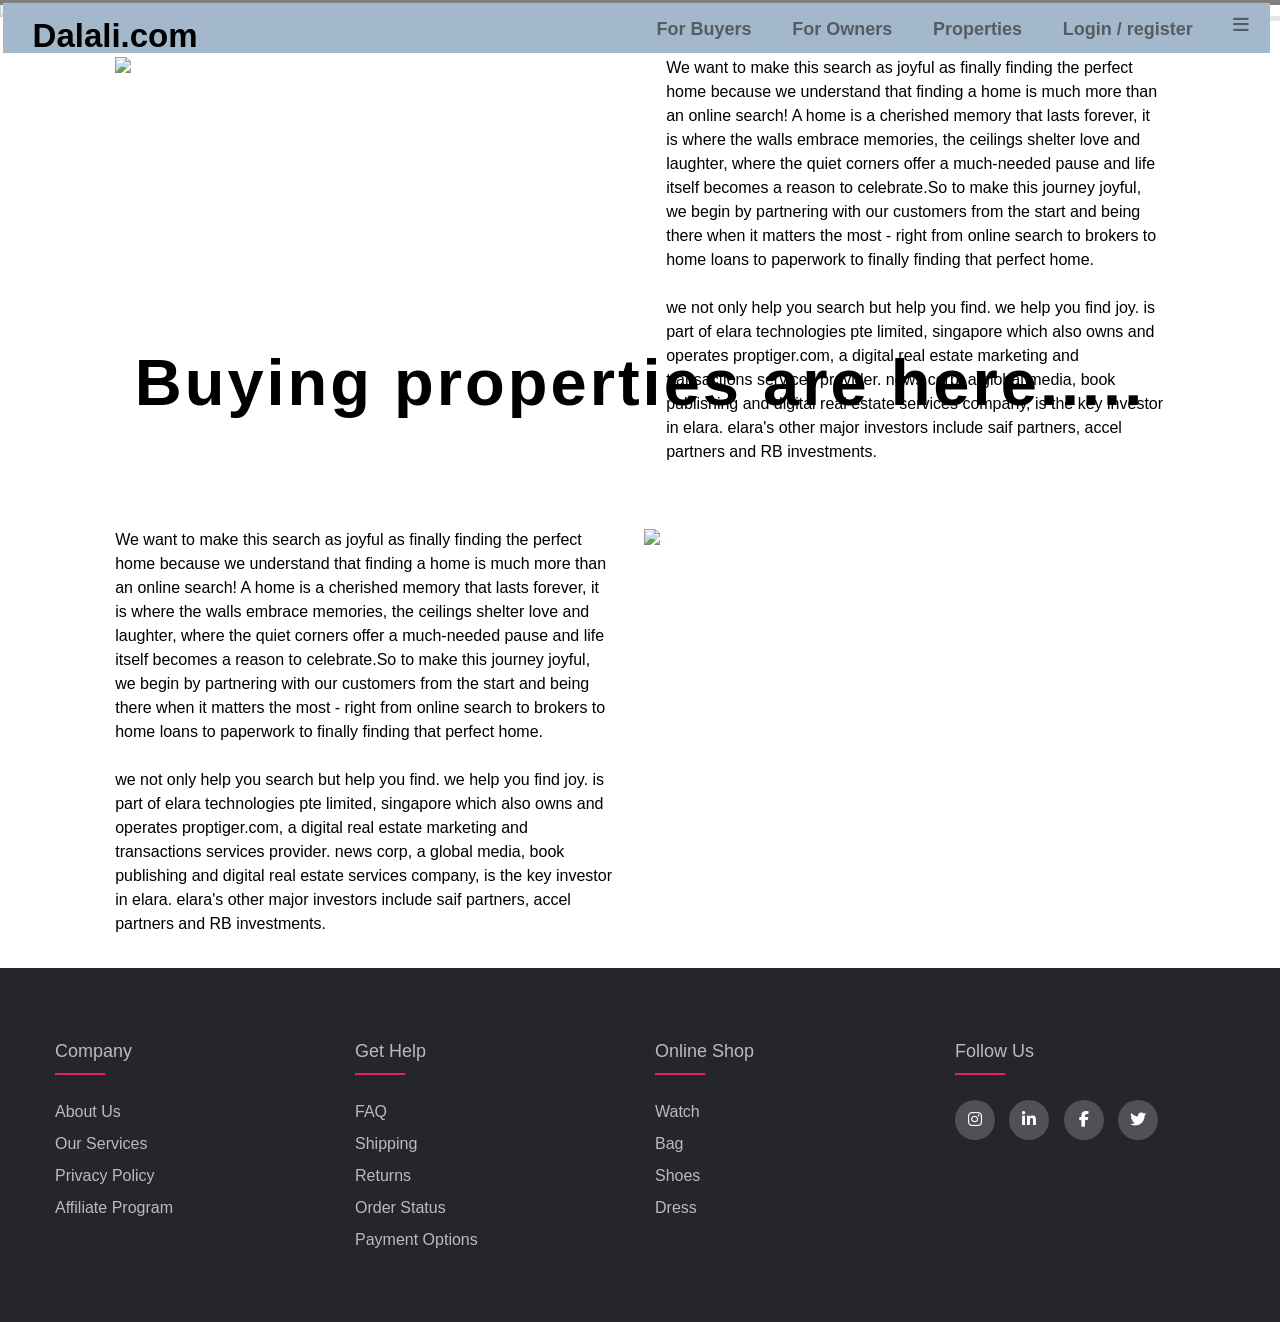
==== Buyers.html @ 4803d844 "Final Changes" ====
<!DOCTYPE html>
<html lang="en">
<head>
    <meta charset="UTF-8">
    <meta http-equiv="X-UA-Compatible" content="IE=edge">
    <meta name="viewport" content="width=device-width, initial-scale=1.0">
    <title>Buyers</title>
    <link rel="stylesheet" href="style.css">
    <link rel="stylesheet" href="https://cdnjs.cloudflare.com/ajax/libs/font-awesome/6.1.1/css/all.min.css">
    <script src="index.js"></script>
</head>
<body>
    <!-- <h1>We are welcome you Buyers.....</h1> -->
    <header>
        <nav class="navbar">
          <a href="idex.html" class="logo" style="opacity: 1;"><h1 class="motion">Dalali.com<span></span></h1></a>
          <div class="menu">
            <a href="Buyers.html">For Buyers </a>
            <a href="Owners.html">For Owners </a>
            <a href="properties.html">Properties</a>
            <a href="login.html">Login / register</a>
            <a href="#" id="menu-bars" class="fas fa-bars"></a>
          </div>
        </nav>
    </header>
    <main>
        <section class="over">
           
            <h2>Buying properties are here.....</h2>
          </section>
    </main>
    <div class="image_buyer">
        <img src="D:\Collage\SGP project\images\img-1.jpg" style="opacity: 0.4;" >
      </div>
      




<section class="buyer_data">
    <div class="buyerall">
        <div class="buye1">
            <img src="D:\Collage\SGP project\images\img-3.jpg">
        </div>
        <div class="databuye1">
            <p>We want to make this search as joyful as finally finding the perfect home because we understand that finding a home is much more than an online search!
                A home is a cherished memory that lasts forever, it is where the walls embrace memories, the ceilings shelter love and laughter, where the quiet corners offer a much-needed pause and life itself becomes a reason to celebrate.So to make this journey joyful, we begin by partnering with our customers from the start and being there when it matters the most - right from online search to brokers to home loans to paperwork to finally finding that perfect home.</p>
                <br>
                <p>we not only help you search but help you find. we help you find joy.
                     is part of elara technologies pte limited, singapore which also owns and operates proptiger.com, a digital real estate marketing and transactions services provider. news corp, a global media, book publishing and digital real estate services company, is the key investor in elara. elara's other major investors include saif partners, accel partners and RB investments.</p>
        </div>
    </div>
</section>


<section class="buyer_data">
    <div class="buyerall">
        <div class="databuye2">
            <p>We want to make this search as joyful as finally finding the perfect home because we understand that finding a home is much more than an online search!
                A home is a cherished memory that lasts forever, it is where the walls embrace memories, the ceilings shelter love and laughter, where the quiet corners offer a much-needed pause and life itself becomes a reason to celebrate.So to make this journey joyful, we begin by partnering with our customers from the start and being there when it matters the most - right from online search to brokers to home loans to paperwork to finally finding that perfect home.</p>
                <br>
                <p>we not only help you search but help you find. we help you find joy.
                     is part of elara technologies pte limited, singapore which also owns and operates proptiger.com, a digital real estate marketing and transactions services provider. news corp, a global media, book publishing and digital real estate services company, is the key investor in elara. elara's other major investors include saif partners, accel partners and RB investments.</p>
        </div>
        <div class="buye2">
            <img src="D:\Collage\SGP project\images\img-2.jpg">
        </div>
    </div>
</section>



    <!-- footer section starts  -->
  <footer class="footer">
    <div class="container">
        <div class="row">
            <div class="footer-col">
                <h4>company</h4>
                <ul>
                    <li><a href="#">about us</a></li>
                    <li><a href="#">our services</a></li>
                    <li><a href="#">privacy policy</a></li>
                    <li><a href="#">affiliate program</a></li>
                </ul>
            </div>
            <div class="footer-col">
                <h4>get help</h4>
                <ul>
                    <li><a href="#">FAQ</a></li>
                    <li><a href="#">shipping</a></li>
                    <li><a href="#">returns</a></li>
                    <li><a href="#">order status</a></li>
                    <li><a href="#">payment options</a></li>
                </ul>
            </div>
            <div class="footer-col">
                <h4>online shop</h4>
                <ul>
                    <li><a href="#">watch</a></li>
                    <li><a href="#">bag</a></li>
                    <li><a href="#">shoes</a></li>
                    <li><a href="#">dress</a></li>
                </ul>
            </div>
            <div class="footer-col">
                <h4>follow us</h4>
                <div class="social-links">
                    <a href=""><i class="fab fa-instagram"></i></a>
                    <a href="https://www.linkedin.com/public-profile/settings?trk=d_flagship3_profile_self_view_public_profile"><i class="fab fa-linkedin-in"></i></a>
                    <a href=""><i class="fab fa-facebook-f"></i></a>
                    <a href=""><i class="fab fa-twitter"></i></a>
                </div>
            </div>
        </div>
    </div>
</footer>
</body>
</html>
---- style.css ----
*{
    margin:0; padding: 0;
    box-sizing: border-box;
    font-family: Calibri, Helvetica, sans-serif;
    text-decoration: none;
    scroll-behavior: smooth;
    /* scroll-padding-top: 7rem; */
}
header{
    position: fixed;
    top:0;;left:0;;right:0;;
    z-index: 1000;
    background: gray;
    padding:  0.2%;
    box-shadow: 1rem 1rem rgba(0,0,0,.1);
    font-weight: bolder;
    display: flex;
}

/*--------------------------------------------------------------
# Nav Bar
--------------------------------------------------------------*/

nav{
   width: 99%;
    position:fixed;
    display: flex;
    justify-content: space-between;
    padding-right: .0%;
    background-color: rgb(164, 184, 203);
}
.navbar{
    color:black;
    height: 50px;
}

header .navbar.active{
    clip-path: polygon(0 0,100% 100% ,0% 100%);
}
.menu{
    width: 50%;
    display: flex;
    justify-content:space-around;
    padding-top: 1.1%;
}
img{
    width: 100%;
    padding: 0% 0% 0%;
    background-repeat: no-repeat;
    background-size: cover;
}
.logo{
    color: black;
    font-size: 22px;
    padding-left: 30px ;
    padding-top: 8px;
    justify-content: center;
    font-weight: bolder;
}
.menu a{
    color: rgb(84, 92, 100) ;
    font-size: 18px;
}
.navbar a:hover{
    color:black;
}

footer{
    box-sizing: 50px ; 
    box-shadow: 2cm;
}
main{
    width: 100%;
    height: 85vh;
    display: flex;
    justify-content: center;
    align-items: center;
    position:absolute;
}
.over h1{
    font-size: 65px;
    font-weight: 600;
    letter-spacing: 3px;
}
.over h2{
    font-size: 65px;
    font-weight: 600;
    letter-spacing: 3px;
}

.image_buyer{
    width: 100%;
    padding: 0% 0% 0%;
    background-repeat: no-repeat;
    background-size: cover;
}


/*--------------------------------------------------------------
# home page
--------------------------------------------------------------*/


section{
    padding: 2rem 9%;
}
.home{
    min-height: 100vh;
    background:url(images/home-bg.jpg) no-repeat;
    background-size: cover;
    background-position: center;
    background-attachment: fixed;
    display: flex;
    align-items:center;
    justify-content: center;
    padding-top: 0%;
}
.home form{
    margin-top:5.3rem;
    background:#fff;
    border-radius:1rem;
    box-shadow: 0.6rem .8rem rgba(0,0,0,.2);
    border:.1rem solid rgba(0,0,0,.2);
    width: 60rem;
    padding: 2rem;
}
.home form h3{
    text-align: center;
    color: #333;
    font-size: 3rem;
}
.btn{
    width: 440px;
    margin-top:1rem;
    margin-bottom: 1rem;
    display:inline-block;
    padding: 1rem 3rem;
    border-radius: .5rem;
    font-size:1.4rem;
    color:#333;
    background: lightblue;
    cursor: pointer;
    display: inline-block;

}
.btn2{
    margin-top: 1rem;
    margin-bottom: 1rem;
    padding: 1rem 3rem;
    border-radius: .5rem;
    font-size:1.4rem;
    color:#333;
    background: lightblue;
    cursor: pointer;
}
.btn2:hover{
    background: rgb(164, 184, 203) ;
    color: #fff;
}
.btn:hover{
    background: rgb(164, 184, 203) ;
    color: #fff;
}
.submitbtn{
    width: 900px;
    justify-content: center;
    display: flex;
}

.home form .buttons-container .btn{
    flex: 1;
    text-align:center;
 }
 
 .home form .inputbox{
        display:flex;
        flex-wrap: wrap;
        gap:1.5rem;
        margin-top: 2rem;
 }
.home form .inputbox input,
.home form .inputbox select{
    flex:1 1 25rem;
    border: .1rem solid #333;
    box-shadow: .2rem .5rem rgba(0,0,0,.1);
    font-size:1.2rem;
    padding:1rem;
    text-transform: none;
 }
 .home form .btn2{
    width:100%;
    margin-top: 2rem;
 }
 


/*--------------------------------------------------------------
# Login page
--------------------------------------------------------------*/




/*--------------------------------------------------------------
# service part
--------------------------------------------------------------*/
 .img_ser{
    width: 250px;
 }
 .heading{
    text-align:center;
    color:#333;
    font-size:4rem;
    padding-bottom:3rem;
    padding-top: 3rem;
 }

.service .box-container{
    display: flex;
    flex-wrap: wrap;
    gap:1.5rem; 
    justify-content: space-between; 
}
.service .box-container .box{
    flex: 0 3 10rem;
    border-radius: .5rem;
    background: #fff;
    box-shadow:0  .5rem 1rem rgba(0,0,0,.1);
    border:.1rem solid rgba(0,0,0,.2);
    text-align: center;
    padding: 2.2rem;
}
.service .box-container .box h3{
    font-size:2.5rem;
    color:#333;
} 
.service .box-container .box p{
    font-size:1.5rem;
    color:#666;
    padding: .5rem 0;
} 
.btn3{
    width: 300px;
    margin-top:1rem;
    margin-bottom: 1rem;
    display:inline-block;
    padding: 1rem 3rem;
    border-radius: .5rem;
    font-size:1.4rem;
    color:#333;
    background: lightblue;
    cursor: pointer;
    display: inline-block;
}
.btn3:hover{
        background: rgb(164, 184, 203) ;
        color: #fff;
}



/*--------------------------------------------------------------
#feature part design
--------------------------------------------------------------*/

.featured .box-container{
    display: flex;
    flex-wrap: wrap;
    gap: 1.5px; 
    justify-content: space-between; 
}

.featured .box-container .box{
    flex: 0 3 23rem;
    margin-top: 40px;
    text-align: center;
    justify-content: space-between; 
    border:.1rem solid rgba(0,0,0,.2);
    box-shadow: 0 .5rem 1rem rgba(0,0,0,.1);
    border-radius: .5rem;
    overflow:hidden;
    background:#fff;
}

.featured .box-container .box .image-container{
    overflow:hidden;
    position: relative;
    width: 100%;
    height: 25rem;
}

.featured .box-container .box .image-container img{
    width: 100%;
    height: 100%;
    object-fit: cover;
    transition: .2s linear;
}

.featured .box-container .box:hover .image-container img{
    transform: scale(1.1);
}

.featured .box-container .box .image-container .info{
    position: absolute;
    top:1rem; left:0;
    display: flex;
}

.featured .box-container .box .image-container .info h3{
    font-weight: 500;
    font-size: 1.4rem;
    color:#fff;
    background:rgba(0,0,0,.3);
    border-radius: .5rem;
    padding:.5rem 1.5rem;
    margin-left: 1rem;
}
.featured .box-container .box .image-container .icons{
    position: absolute;
    bottom:1rem; right:0;
    display: flex;
    justify-content: space-between;
}
.featured .box-container .box .image-container .icons a{
    font-size: 1.4rem;
    color:#fff;
    display: flex;
    border-radius: .5rem;
    background: rgba(0,0,0,.3);
    margin-right: 1rem;
    padding:.7rem;
}

.featured .box-container .box .image-container .icons a h3{
    font-weight: 500;
    padding-left: .5rem;
    /* padding-top:  .1%; */
}
.featured .box-container .box .image-container .icons a:hover{
    background: rgb(164, 184, 203) ;
    color: #fff;
}

.featured .box-container .box .content{
    padding:1.5rem;
}

.featured .box-container .box .content .price{
    display: flex;
    align-items: center;
    gap: .5rem;
}

.featured .box-container .box .content .price h3{
    color:black ;
    font-size: 2rem;
    margin-right: auto;
}

.featured .box-container .box .content .price a{
    color:#333;
    font-size: 1.5rem;
    margin-right: .5rem;
    border-radius: .5rem;
    height:4rem;
    width:4rem;
    line-height: 4rem;
    text-align: center;
    background:#f7f7f7;
}

.featured .box-container .box .content .price a:hover{
    background: rgb(164, 184, 203) ;
        color: #fff;
}

.featured .box-container .box .content .location{
    padding:1rem 0;
}

.featured .box-container .box .content .location h3{
    font-size: 2rem;
    color:#333;
}

.featured .box-container .box .content .location p{
    font-size: 1.2rem;
    color:#666;
    line-height: 1.5;
    padding-top: .5rem;
}

.featured .box-container .box .content .details{
    padding:.5rem 0;
    display: flex;
}

.featured .box-container .box .content .details h3{
    flex:1;
    padding:1rem;
    border:.1rem solid rgba(0,0,0,.1);
    color:black;
    font-size: 1.1rem;
}

.featured .box-container .box .content .details h3 i{
    color:#333;
    padding-left: .5rem;
}

.featured .box-container .box .content .buttons{
    display: flex;
    gap:1rem;
}

.featured .box-container .box .content .buttons .btn4{
    flex:1;
    font-size: 1.5rem;
}
.btn4{
    width: 140px;
    margin-top:1rem;
    margin-bottom: 1rem;
    display:inline-block;
    padding: 1rem 3rem;
    border-radius: .5rem;
    font-size:1.4rem;
    color:#333;
    background: lightblue;
    cursor: pointer;
    display: inline-block;
}
.btn4:hover{
        background: rgb(164, 184, 203) ;
        color: #fff;
}


/*--------------------------------------------------------------
#  Team part 
--------------------------------------------------------------*/

.team .box-container{
    display: flex;
    flex-wrap: wrap;
    gap:1.5rem;
    justify-content: center;
}
.team .box-container .box{
    flex: 0 3 23rem;
    background:#fff;
    text-align: center;
    border:.1rem solid rgba(0,0,0,.2);
    box-shadow: 0 .5rem 1rem rgba(0,0,0,.1);
    border-radius: .5rem;
    padding:2rem;
    position: relative;
    width:26rem;
}

.team .box-container .box .fa-envelope{
    position: absolute;
    top:1.8rem; left:2rem;
    color:#333;
    font-size: 2rem;
}

.team .box-container .box .fa-envelope:hover{
    color:  gray;
}

.team .box-container .box .fa-phone{
    position: absolute;
    top:1.8rem; right:2rem;
    color:#333;
    font-size: 2rem;
}

.team .box-container .box .fa-phone:hover{
    color:  gray;
}

.team .box-container .box img{
    border-radius: 50%;
    box-shadow: 0 0 0 .5rem rgba(0,0,0,.1);
    object-fit: cover;
    height:10rem;
    width:10rem;
    margin:1rem 0;
}

.team .box-container .box h3{
    font-size: 2rem;
    color:#333;
}

.team .box-container .box span{
    font-size: 1.6rem;
    color:  gray;
}

.team .box-container .box .share{
    padding-top: 2rem;
    display: flex;
}

.team .box-container .box .share a{
    margin:0 .3rem;
    height:4rem;
    width:4rem;
    line-height: 4rem;
    background:#f7f7f7;
    color:#666;
    border-radius: .5rem;
    font-size: 2rem;
}

.team .box-container .box .share a:hover{
    background: rgb(1, 130, 250) ;
    color: #fff;
}


/*--------------------------------------------------------------
# contact details 
--------------------------------------------------------------*/
.contact .icons-container{
    display: flex;
    flex-wrap: wrap;
    gap:1.5rem;
    padding-bottom: 2rem;
}

.contact .icons-container .icons{
    flex: 0 3 23rem;
    background: #fff;
    padding:2rem;
    border:.1rem solid rgba(0,0,0,.2);
    border-radius: .5rem;
    box-shadow: 0 .5rem 1rem rgba(0,0,0,.1);
    text-align: center;
}

.contact .icons-container .icons img{
    height:9rem;
    width: 300px;
}

.contact .icons-container .icons h3{
    font-size: 2.5rem;
    color:#333;
    padding:1rem 0;
}

.contact .icons-container .icons p{
    font-size: 1.5rem;
    color:#666;
    padding:.2rem 0;
}


/*--------------------------------------------------------------
# Map details 
--------------------------------------------------------------*/

.map .row{
    background: #fff;
    border:.1rem solid rgba(0,0,0,.2);
    box-shadow: 0 .5rem 1rem rgba(0,0,0,.1);
    border-radius: .5rem;
    display: flex;
    flex-wrap: wrap-reverse;
    padding:1rem;
}

.map .row form{
    flex:1 2 30rem;
    padding:.5rem 1rem;
}

.map .row .map{
    flex:1 2 30rem;
    width:100%;
    padding:1rem;
}

.map .row form .inputBox{
    display: flex;
    flex-wrap: wrap;
    justify-content: space-between;
}

.map .row form textarea,
.map .row form .inputBox input{
    margin-top: 1rem;
    padding:1rem;
    font-size: 1.7rem;
    color:#333;
    background: #f7f7f7;
    border-radius: .5rem;
    text-transform: none;
    width:49%;
}

.map .row form textarea{
    width:100%;
    height:15rem;
    resize: none;
}

.map .row form textarea:focus,
.map .row form .inputBox input:focus{
    background-color: #f7f7f7;
}

/*--------------------------------------------------------------
# footer section 
--------------------------------------------------------------*/
body{
	line-height: 1.5;
	font-family: 'Poppins', sans-serif;
}
.container{
	max-width: 1200px;
	margin:auto;
}
.row{
	display: flex;
	flex-wrap: wrap;
}
ul{
	list-style: none;
}
.footer{
	background-color: #24262b;
    padding: 70px 0;
}
.footer-col{
   width: 25%;
   padding: 0 15px;
}
.footer-col h4{
	font-size: 18px;
    color: #bbbbbb;
	text-transform: capitalize;
	margin-bottom: 35px;
	font-weight: 500;
	position: relative;
}
.footer-col h4:hover{
	color: #ffffff;
}
.footer-col h4::before{
	content: '';
	position: absolute;
	left:0;
	bottom: -10px;
	background-color: #e91e63;
	height: 2px;
	box-sizing: border-box;
	width: 50px;
}
.footer-col ul li:not(:last-child){
	margin-bottom: 8px;
}
.footer-col ul li a{
	font-size: 16px;
	text-transform: capitalize;
	color: #ffffff;
	text-decoration: none;
	font-weight: 300;
	color: #bbbbbb;
	display: block;
	transition: all 1s ease;
}
.footer-col ul li a:hover{
	color: #ffffff;
	padding-left: 8px;
}
.footer-col .social-links a{
	display: inline-block;
	height: 40px;
	width: 40px;
	background-color: rgba(255,255,255,0.2);
	margin:0 10px 10px 0;
	text-align: center;
	line-height: 40px;
	border-radius: 50%;
	color: #ffffff;
	transition: all 0.5s ease;
}
.footer-col .social-links a:hover{
	color: #24262b;
	background-color: #c7374f;
}

/* for buyer  -> Buyer data */
.buyer_data .buyerall{
    display: flex;
}
.buyer_data .buyerall .buye1{
    width: 4500px;
    margin-right:30px;
}

.buyer_data .buyerall{
    display: flex;
}
.buyer_data .buyerall .buye2{
    width: 4500px;
    margin-left:30px ;
}


.buyer_data .buyerall3{
    /* display: block; */
    display: flex;
    align-items: center;
    justify-content: center;
}
.buyer_data .buyerall3 .buye3{
    width: 5000px;
    margin-right:30px;
    margin-top:10% ;
}

.buyer_data .buyerall3 .databuye3{
    margin-top:10%;
} 

.btn_buy{
    width: 220px;
    margin-top:1rem;
    margin-bottom: 1rem;
    display:inline-block;
    padding: .5rem 3rem;
    border-radius: .5rem;
    text-align: center;
    justify-content: center;
    font-size:1.4rem;
    color:#333;
    background: lightblue;
    cursor: pointer;
    display: inline-block;
    margin-left: 42%;
}
.btn_buy:hover{
        background: rgb(164, 184, 203) ;
        color: #fff;
}

/* media queries  */
@media (max-width:991px){

    html{
        font-size:55%;
    }

    header{
        padding:1.5rem 1rem;
    }

    section{
        padding:1.5rem;
    }

}

/* media Query */
@media (max-width:768px){

    header .icons #menu-bars{
        display: inline-block;
    }

    header .navbar{
        position: absolute;
        left:0; right:0; top:100%;
        background:#f7f7f7;
        border-top: .1rem solid #333;
        border-bottom: .1rem solid #333;
        transition: .2s linear;
        clip-path: polygon(0 0, 100% 0, 100% 0, 0 0);
    }

    header .navbar.active{
        clip-path: polygon(0 0, 100% 0, 100% 100%, 0% 100%);
    }

    header .navbar a{
        display: block;
        padding:1.5rem;
        margin:1.5rem;
        background:#fff;
        border:.1rem solid #333;
        box-shadow: 0 .5rem 1rem rgba(0,0,0,.1);
        border-radius: .5rem;
    }

}

@media (max-width:450px){

    html{
        font-size:50%;
    }

    .map .row form .inputBox input{
        width: 100%;
    }

}
/*responsive*/
@media(max-width: 767px){
    .footer-col{
      width: 50%;
      margin-bottom: 30px;
  }
  }
  @media(max-width: 574px){
    .footer-col{
      width: 100%;
  }
  }
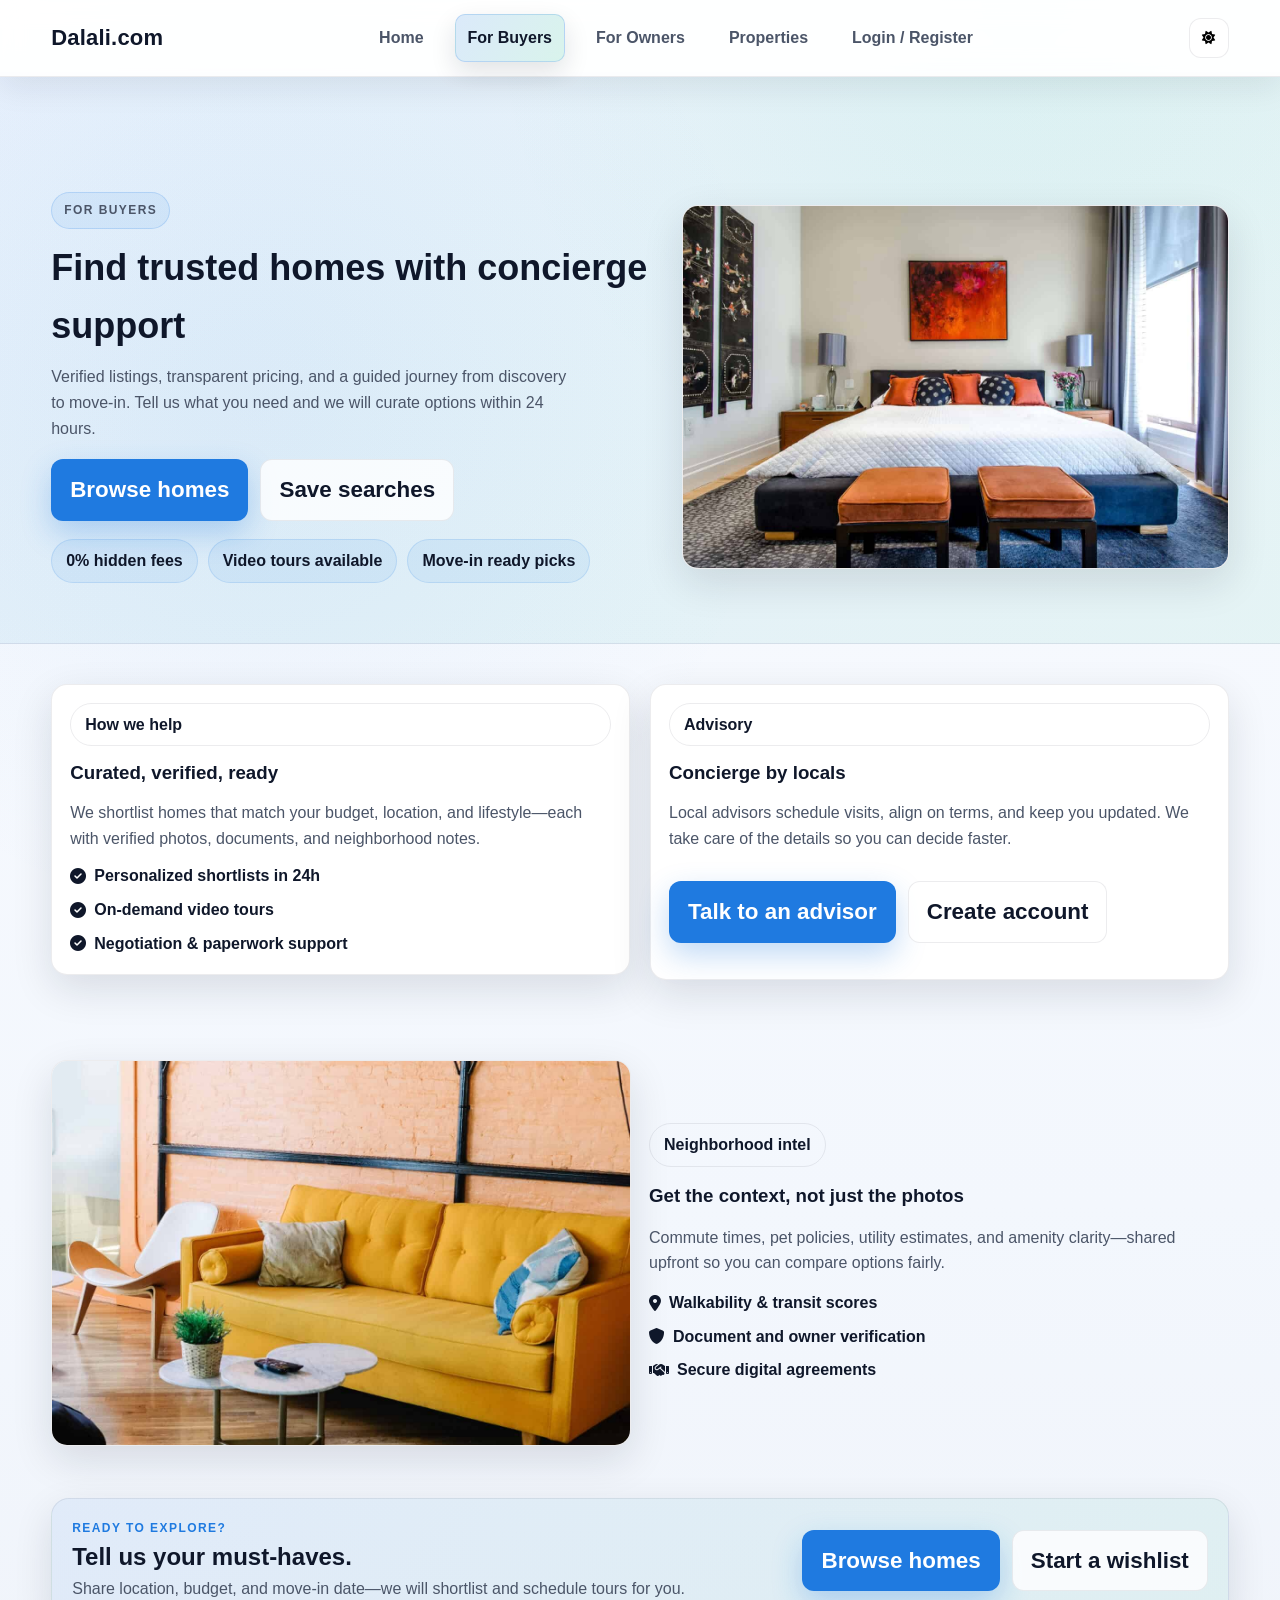
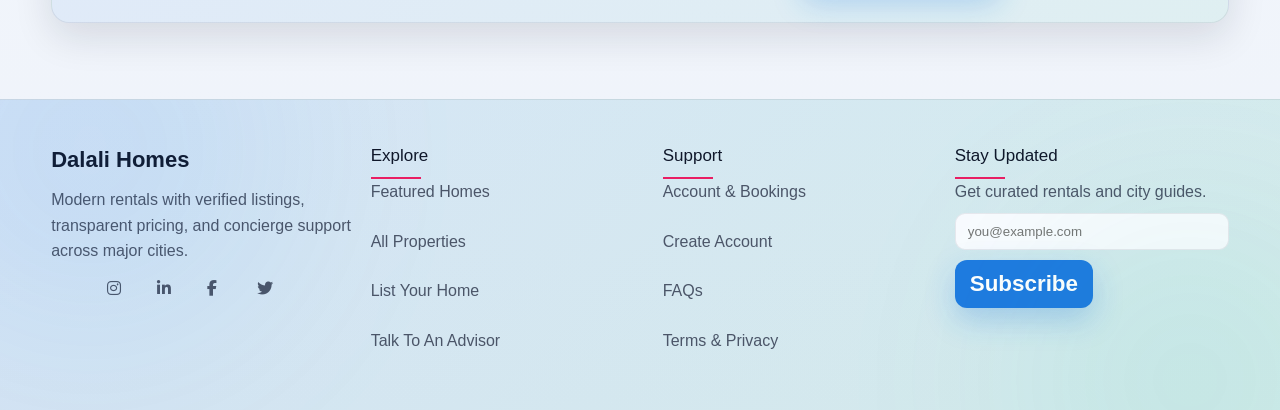
==== commit 732eb803: "Refresh news section styling and footer" ====
--- a/Buyers.html
+++ b/Buyers.html
@@ -10,109 +10,144 @@
     <script src="index.js"></script>
 </head>
 <body>
-    <!-- <h1>We are welcome you Buyers.....</h1> -->
-    <header>
-        <nav class="navbar">
-          <a href="idex.html" class="logo" style="opacity: 1;"><h1 class="motion">Dalali.com<span></span></h1></a>
-          <div class="menu">
-            <a href="Buyers.html">For Buyers </a>
-            <a href="Owners.html">For Owners </a>
-            <a href="properties.html">Properties</a>
-            <a href="login.html">Login / register</a>
-            <a href="#" id="menu-bars" class="fas fa-bars"></a>
-          </div>
-        </nav>
-    </header>
-    <main>
-        <section class="over">
-           
-            <h2>Buying properties are here.....</h2>
-          </section>
-    </main>
-    <div class="image_buyer">
-        <img src="D:\Collage\SGP project\images\img-1.jpg" style="opacity: 0.4;" >
-      </div>
-      
+        <header>
+                <nav class="navbar">
+                    <a href="index.html" class="logo"><h1 class="motion">Dalali.com<span></span></h1></a>
+                    <div class="menu" id="nav-links">
+                        <a href="index.html">Home</a>
+                        <a href="Buyers.html">For Buyers</a>
+                        <a href="Owners.html">For Owners</a>
+                        <a href="properties.html">Properties</a>
+                        <a href="login.html" class="pill">Login / Register</a>
+                    </div>
+                    <div class="nav-actions">
+                        <button class="icon-btn" id="theme-toggle" aria-label="Toggle theme"><i class="fas fa-sun"></i></button>
+                        <button id="menu-bars" class="icon-btn" aria-label="Open menu"><i class="fas fa-bars"></i></button>
+                    </div>
+                </nav>
+        </header>
 
-
-
-
-<section class="buyer_data">
-    <div class="buyerall">
-        <div class="buye1">
-            <img src="D:\Collage\SGP project\images\img-3.jpg">
-        </div>
-        <div class="databuye1">
-            <p>We want to make this search as joyful as finally finding the perfect home because we understand that finding a home is much more than an online search!
-                A home is a cherished memory that lasts forever, it is where the walls embrace memories, the ceilings shelter love and laughter, where the quiet corners offer a much-needed pause and life itself becomes a reason to celebrate.So to make this journey joyful, we begin by partnering with our customers from the start and being there when it matters the most - right from online search to brokers to home loans to paperwork to finally finding that perfect home.</p>
-                <br>
-                <p>we not only help you search but help you find. we help you find joy.
-                     is part of elara technologies pte limited, singapore which also owns and operates proptiger.com, a digital real estate marketing and transactions services provider. news corp, a global media, book publishing and digital real estate services company, is the key investor in elara. elara's other major investors include saif partners, accel partners and RB investments.</p>
-        </div>
-    </div>
-</section>
-
-
-<section class="buyer_data">
-    <div class="buyerall">
-        <div class="databuye2">
-            <p>We want to make this search as joyful as finally finding the perfect home because we understand that finding a home is much more than an online search!
-                A home is a cherished memory that lasts forever, it is where the walls embrace memories, the ceilings shelter love and laughter, where the quiet corners offer a much-needed pause and life itself becomes a reason to celebrate.So to make this journey joyful, we begin by partnering with our customers from the start and being there when it matters the most - right from online search to brokers to home loans to paperwork to finally finding that perfect home.</p>
-                <br>
-                <p>we not only help you search but help you find. we help you find joy.
-                     is part of elara technologies pte limited, singapore which also owns and operates proptiger.com, a digital real estate marketing and transactions services provider. news corp, a global media, book publishing and digital real estate services company, is the key investor in elara. elara's other major investors include saif partners, accel partners and RB investments.</p>
-        </div>
-        <div class="buye2">
-            <img src="D:\Collage\SGP project\images\img-2.jpg">
-        </div>
-    </div>
-</section>
-
-
-
-    <!-- footer section starts  -->
-  <footer class="footer">
-    <div class="container">
-        <div class="row">
-            <div class="footer-col">
-                <h4>company</h4>
-                <ul>
-                    <li><a href="#">about us</a></li>
-                    <li><a href="#">our services</a></li>
-                    <li><a href="#">privacy policy</a></li>
-                    <li><a href="#">affiliate program</a></li>
-                </ul>
-            </div>
-            <div class="footer-col">
-                <h4>get help</h4>
-                <ul>
-                    <li><a href="#">FAQ</a></li>
-                    <li><a href="#">shipping</a></li>
-                    <li><a href="#">returns</a></li>
-                    <li><a href="#">order status</a></li>
-                    <li><a href="#">payment options</a></li>
-                </ul>
-            </div>
-            <div class="footer-col">
-                <h4>online shop</h4>
-                <ul>
-                    <li><a href="#">watch</a></li>
-                    <li><a href="#">bag</a></li>
-                    <li><a href="#">shoes</a></li>
-                    <li><a href="#">dress</a></li>
-                </ul>
-            </div>
-            <div class="footer-col">
-                <h4>follow us</h4>
-                <div class="social-links">
-                    <a href=""><i class="fab fa-instagram"></i></a>
-                    <a href="https://www.linkedin.com/public-profile/settings?trk=d_flagship3_profile_self_view_public_profile"><i class="fab fa-linkedin-in"></i></a>
-                    <a href=""><i class="fab fa-facebook-f"></i></a>
-                    <a href=""><i class="fab fa-twitter"></i></a>
+        <section class="page-hero">
+            <div class="container">
+                <div>
+                    <p class="eyebrow">For Buyers</p>
+                    <h1>Find trusted homes with concierge support</h1>
+                    <p>Verified listings, transparent pricing, and a guided journey from discovery to move-in. Tell us what you need and we will curate options within 24 hours.</p>
+                    <div class="hero-actions">
+                        <a class="btn primary" href="properties.html">Browse homes</a>
+                        <a class="btn ghost" href="login.html">Save searches</a>
+                    </div>
+                    <div class="hero-meta">
+                        <span class="pill subtle">0% hidden fees</span>
+                        <span class="pill subtle">Video tours available</span>
+                        <span class="pill subtle">Move-in ready picks</span>
+                    </div>
+                </div>
+                <div class="media-frame">
+                    <img src="images/img-1.jpg" alt="Modern apartment for buyers">
                 </div>
             </div>
-        </div>
-    </div>
-</footer>
+        </section>
+
+        <section class="page-section">
+            <div class="container content-grid">
+                <div class="content-card">
+                    <div class="pill inline">How we help</div>
+                    <h3>Curated, verified, ready</h3>
+                    <p>We shortlist homes that match your budget, location, and lifestyle—each with verified photos, documents, and neighborhood notes.</p>
+                    <div class="checklist">
+                        <span><i class="fas fa-circle-check"></i> Personalized shortlists in 24h</span>
+                        <span><i class="fas fa-circle-check"></i> On-demand video tours</span>
+                        <span><i class="fas fa-circle-check"></i> Negotiation & paperwork support</span>
+                    </div>
+                </div>
+                <div class="content-card">
+                    <div class="pill inline">Advisory</div>
+                    <h3>Concierge by locals</h3>
+                    <p>Local advisors schedule visits, align on terms, and keep you updated. We take care of the details so you can decide faster.</p>
+                    <div class="hero-actions">
+                        <a class="btn primary" href="Buyers.html">Talk to an advisor</a>
+                        <a class="btn ghost" href="login.html">Create account</a>
+                    </div>
+                </div>
+            </div>
+        </section>
+
+        <section class="page-section">
+            <div class="container grid-two">
+                <div class="media-frame">
+                    <img src="images/img-3.jpg" alt="Interior living room">
+                </div>
+                <div class="info-stack">
+                    <div class="pill inline">Neighborhood intel</div>
+                    <h3>Get the context, not just the photos</h3>
+                    <p class="muted">Commute times, pet policies, utility estimates, and amenity clarity—shared upfront so you can compare options fairly.</p>
+                    <div class="checklist">
+                        <span><i class="fas fa-location-dot"></i> Walkability & transit scores</span>
+                        <span><i class="fas fa-shield"></i> Document and owner verification</span>
+                        <span><i class="fas fa-handshake"></i> Secure digital agreements</span>
+                    </div>
+                </div>
+            </div>
+        </section>
+
+        <section class="cta">
+            <div class="container cta-card">
+                <div>
+                    <p class="eyebrow">Ready to explore?</p>
+                    <h2>Tell us your must-haves.</h2>
+                    <p class="muted">Share location, budget, and move-in date—we will shortlist and schedule tours for you.</p>
+                </div>
+                <div class="cta-actions">
+                    <a class="btn primary" href="properties.html">Browse homes</a>
+                    <a class="btn ghost" href="login.html">Start a wishlist</a>
+                </div>
+            </div>
+        </section>
+
+        <footer class="footer" id="contact">
+            <div class="container footer-inner">
+                <div class="footer-brand">
+                    <h3>Dalali Homes</h3>
+                    <p class="muted">Modern rentals with verified listings, transparent pricing, and concierge support across major cities.</p>
+                    <div class="social-links">
+                        <a href="#" aria-label="Instagram"><i class="fab fa-instagram"></i></a>
+                        <a href="https://www.linkedin.com/public-profile/settings?trk=d_flagship3_profile_self_view_public_profile" aria-label="LinkedIn"><i class="fab fa-linkedin-in"></i></a>
+                        <a href="#" aria-label="Facebook"><i class="fab fa-facebook-f"></i></a>
+                        <a href="#" aria-label="Twitter"><i class="fab fa-twitter"></i></a>
+                    </div>
+                </div>
+                <div class="footer-col">
+                    <h4>Explore</h4>
+                    <ul>
+                        <li><a href="index.html#listings">Featured homes</a></li>
+                        <li><a href="properties.html">All properties</a></li>
+                        <li><a href="Owners.html">List your home</a></li>
+                        <li><a href="Buyers.html">Talk to an advisor</a></li>
+                    </ul>
+                </div>
+                <div class="footer-col">
+                    <h4>Support</h4>
+                    <ul>
+                        <li><a href="login.html">Account & bookings</a></li>
+                        <li><a href="signup.html">Create account</a></li>
+                        <li><a href="#">FAQs</a></li>
+                        <li><a href="#">Terms & privacy</a></li>
+                    </ul>
+                </div>
+                <div class="footer-col">
+                    <h4>Stay updated</h4>
+                    <form class="footer-form">
+                        <label class="muted" for="newsletter">Get curated rentals and city guides.</label>
+                        <div class="footer-input">
+                            <input type="email" id="newsletter" placeholder="you@example.com" aria-label="Email">
+                            <button type="submit" class="btn primary">Subscribe</button>
+                        </div>
+                    </form>
+                </div>
+            </div>
+        </footer>
+
+        <script src="main.js"></script>
 </body>
 </html>
--- a/style.css
+++ b/style.css
@@ -1,82 +1,18 @@
 *{
-    margin:0; padding: 0;
-    box-sizing: border-box;
-    font-family: Calibri, Helvetica, sans-serif;
-    text-decoration: none;
-    scroll-behavior: smooth;
-    /* scroll-padding-top: 7rem; */
-}
-header{
-    position: fixed;
-    top:0;;left:0;;right:0;;
-    z-index: 1000;
-    background: gray;
-    padding:  0.2%;
-    box-shadow: 1rem 1rem rgba(0,0,0,.1);
-    font-weight: bolder;
-    display: flex;
-}
-
-/*--------------------------------------------------------------
-# Nav Bar
---------------------------------------------------------------*/
-
-nav{
-   width: 99%;
-    position:fixed;
-    display: flex;
-    justify-content: space-between;
-    padding-right: .0%;
-    background-color: rgb(164, 184, 203);
-}
-.navbar{
-    color:black;
-    height: 50px;
-}
-
-header .navbar.active{
-    clip-path: polygon(0 0,100% 100% ,0% 100%);
-}
-.menu{
-    width: 50%;
-    display: flex;
-    justify-content:space-around;
-    padding-top: 1.1%;
-}
-img{
-    width: 100%;
-    padding: 0% 0% 0%;
-    background-repeat: no-repeat;
-    background-size: cover;
-}
-.logo{
-    color: black;
-    font-size: 22px;
-    padding-left: 30px ;
-    padding-top: 8px;
-    justify-content: center;
-    font-weight: bolder;
-}
-.menu a{
-    color: rgb(84, 92, 100) ;
-    font-size: 18px;
-}
-.navbar a:hover{
-    color:black;
-}
-
-footer{
-    box-sizing: 50px ; 
-    box-shadow: 2cm;
-}
-main{
-    width: 100%;
-    height: 85vh;
-    display: flex;
-    justify-content: center;
-    align-items: center;
-    position:absolute;
-}
+    margin:0; padding:0;
+    box-sizing:border-box;
+    font-family:'Inter','Helvetica Neue',Arial,sans-serif;
+    text-decoration:none;
+    scroll-behavior:smooth;
+}
+img{ width:100%; display:block; }
+header{ position:fixed; top:0; left:0; right:0; z-index:1000; background:transparent; box-shadow:none; }
+nav{ width:100%; position:static; background:transparent; }
+.navbar{ color:inherit; height:auto; }
+.logo{ padding:0; font-weight:800; }
+.navbar a:hover{ color:inherit; }
+footer{ box-shadow:none; }
+main{ width:100%; }
 .over h1{
     font-size: 65px;
     font-weight: 600;
@@ -821,4 +757,498 @@
     .footer-col{
       width: 100%;
   }
-  }+  }
+
+/* --------------------------------------------------------------
+# Modern refresh overrides
+-------------------------------------------------------------- */
+@import url('https://fonts.googleapis.com/css2?family=Inter:wght@400;500;600;700&display=swap');
+
+:root{
+    --bg:#f6f8fc;
+    --surface:#ffffff;
+    --card:#ffffff;
+    --primary:#1f7ae0;
+    --accent:#12b886;
+    --text:#0f172a;
+    --muted:#4b5568;
+    --border:rgba(15,23,42,0.08);
+    --shadow:0 14px 40px rgba(15,23,42,0.12);
+}
+
+@keyframes floaty{
+    0%{ transform:translateY(0px); }
+    50%{ transform:translateY(-8px); }
+    100%{ transform:translateY(0px); }
+}
+
+@keyframes pulseGlow{
+    0%{ box-shadow:0 0 0 0 rgba(31,122,224,0.18); }
+    70%{ box-shadow:0 0 0 16px rgba(31,122,224,0); }
+    100%{ box-shadow:0 0 0 0 rgba(31,122,224,0); }
+}
+
+@keyframes fadeUp{
+    from{ opacity:0; transform:translateY(18px); }
+    to{ opacity:1; transform:translateY(0); }
+}
+
+*{
+    box-sizing:border-box;
+}
+
+body{
+    font-family:'Inter', 'Helvetica Neue', Arial, sans-serif;
+    background: radial-gradient(circle at 20% 20%, rgba(31,122,224,0.06), transparent 28%),
+                radial-gradient(circle at 80% 0%, rgba(18,184,134,0.06), transparent 24%),
+                linear-gradient(180deg, #f9fbff 0%, #f3f7fd 60%, #eef2f9 100%);
+    color:var(--text);
+    line-height:1.6;
+    padding-top:72px;
+}
+
+a{ color:inherit; text-decoration:none; }
+
+.container{ width:min(1200px, 92vw); margin:0 auto; }
+
+header{ position:fixed; top:0; left:0; right:0; z-index:1000; }
+
+.navbar{
+    display:flex;
+    align-items:center;
+    justify-content:space-between;
+    padding:14px 4vw;
+    background:rgba(255,255,255,0.9);
+    border-bottom:1px solid var(--border);
+    backdrop-filter:blur(12px);
+    box-shadow:0 10px 32px rgba(15,23,42,0.08);
+}
+
+.nav-actions{ display:flex; align-items:center; gap:10px; }
+#menu-bars{ display:none; }
+
+.logo h1{
+    font-size:22px;
+    letter-spacing:0.2px;
+    color:var(--text);
+    margin:0;
+}
+
+.menu{
+    display:flex;
+    align-items:center;
+    gap:18px;
+}
+
+.menu a{
+    color:var(--muted);
+    font-weight:600;
+    padding:10px 12px;
+    border-radius:10px;
+    transition:all 0.2s ease;
+    border:1px solid transparent;
+}
+
+.menu a:hover{ color:var(--text); background:rgba(31,122,224,0.08); }
+.menu a.active{
+    color:var(--text);
+    background:linear-gradient(120deg, rgba(31,122,224,0.16), rgba(18,184,134,0.16));
+    border-color:rgba(31,122,224,0.2);
+    box-shadow:0 10px 26px rgba(15,23,42,0.12);
+}
+
+.pill{
+    display:inline-flex;
+    align-items:center;
+    gap:8px;
+    padding:8px 14px;
+    border-radius:999px;
+    font-weight:600;
+    border:1px solid var(--border);
+}
+
+.pill.subtle{ background:rgba(31,122,224,0.08); color:var(--text); border-color:rgba(31,122,224,0.14); }
+
+.btn{
+    display:inline-flex;
+    align-items:center;
+    justify-content:center;
+    gap:8px;
+    padding:12px 18px;
+    border-radius:12px;
+    font-weight:700;
+    width:auto;
+    margin:0;
+    border:1px solid transparent;
+    transition:all 0.2s ease;
+}
+
+.btn.primary{ background:var(--primary); color:#fff; box-shadow:0 12px 30px rgba(31,122,224,0.28); }
+.btn.primary:hover{ transform:translateY(-1px); box-shadow:0 16px 38px rgba(31,122,224,0.34); }
+.btn.ghost{ border-color:var(--border); color:var(--text); background:rgba(255,255,255,0.8); }
+.btn.ghost:hover{ border-color:rgba(31,122,224,0.18); background:rgba(31,122,224,0.08); }
+.btn.full{ width:100%; justify-content:center; }
+
+.hero{
+    padding:96px 0 40px;
+}
+
+.hero-grid{
+    display:grid;
+    grid-template-columns:1.05fr 0.95fr;
+    gap:38px;
+    align-items:center;
+    animation:fadeUp 0.8s ease 0.05s both;
+}
+
+.hero-copy h1{ font-size:46px; line-height:1.1; margin:10px 0 16px; color:var(--text); }
+.hero-copy .lede{ color:var(--muted); max-width:520px; }
+.eyebrow{ text-transform:uppercase; letter-spacing:0.12em; font-size:12px; color:var(--primary); font-weight:700; }
+.hero-actions{ display:flex; gap:12px; margin:18px 0; flex-wrap:wrap; }
+.hero-meta{ display:flex; gap:10px; flex-wrap:wrap; }
+
+.hero-card .glass{
+    background:linear-gradient(180deg, rgba(255,255,255,0.98) 0%, rgba(245,248,252,0.95) 100%);
+    border:1px solid var(--border);
+    border-radius:20px;
+    overflow:hidden;
+    box-shadow:var(--shadow);
+    animation:floaty 6s ease-in-out infinite;
+}
+
+.hero-img{ width:100%; object-fit:cover; }
+.card-content{ padding:18px; }
+.label{ font-size:13px; color:var(--primary); letter-spacing:0.08em; text-transform:uppercase; }
+.muted{ color:var(--muted); }
+.price-row{ display:flex; justify-content:space-between; align-items:center; gap:12px; margin-top:10px; }
+.price{ font-weight:800; color:var(--text); }
+
+.search{ padding:12px 0 28px; }
+.search-bar{
+    display:grid;
+    grid-template-columns:repeat(4, 1fr);
+    gap:14px;
+    background:var(--surface);
+    padding:18px;
+    border-radius:16px;
+    border:1px solid var(--border);
+    box-shadow:0 14px 40px rgba(15,23,42,0.12);
+}
+
+.search .field{ display:flex; flex-direction:column; gap:6px; }
+.search label{ color:var(--muted); font-size:13px; letter-spacing:0.01em; }
+.search input, .search select{
+    background:#f9fbff;
+    border:1px solid var(--border);
+    color:var(--text);
+    border-radius:10px;
+    padding:10px 12px;
+}
+
+.stats{ padding:12px 0 48px; }
+.stats-grid{ display:grid; grid-template-columns:repeat(auto-fit,minmax(180px,1fr)); gap:14px; }
+.stat{ background:var(--surface); border:1px solid var(--border); border-radius:14px; padding:16px 18px; text-align:left; box-shadow:0 10px 30px rgba(15,23,42,0.1); }
+.stat .value{ font-size:24px; font-weight:800; color:var(--text); margin-bottom:4px; }
+
+.section-head{ display:flex; align-items:flex-start; justify-content:space-between; gap:18px; margin-bottom:14px; }
+.section-head h2{ margin:4px 0; font-size:28px; color:var(--text); }
+.link{ color:var(--primary); font-weight:700; }
+
+.card-grid{ display:grid; grid-template-columns:repeat(auto-fit,minmax(280px,1fr)); gap:16px; }
+.property-card{ background:var(--card); border:1px solid var(--border); border-radius:16px; overflow:hidden; box-shadow:var(--shadow); opacity:0; animation:fadeUp 0.7s ease forwards; transition:transform 0.18s ease, box-shadow 0.18s ease; }
+.property-card:nth-child(1){ animation-delay:0.05s; }
+.property-card:nth-child(2){ animation-delay:0.15s; }
+.property-card:nth-child(3){ animation-delay:0.25s; }
+.property-card:nth-child(4){ animation-delay:0.35s; }
+.card-media{ height:200px; background-size:cover; background-position:center; }
+.card-body{ padding:16px; display:flex; flex-direction:column; gap:10px; }
+
+.trust{ padding:32px 0 40px; }
+.trust-grid{ display:grid; grid-template-columns:1fr 1.1fr; gap:18px; align-items:center; background:var(--surface); border:1px solid var(--border); border-radius:18px; padding:20px; box-shadow:0 12px 34px rgba(15,23,42,0.1); }
+.pillars{ display:grid; grid-template-columns:repeat(auto-fit,minmax(200px,1fr)); gap:12px; }
+.pillar{ background:rgba(255,255,255,0.03); border:1px solid var(--border); border-radius:14px; padding:14px; }
+.icon-circle{ width:42px; height:42px; border-radius:50%; background:rgba(123,140,255,0.12); display:grid; place-items:center; color:var(--accent); margin-bottom:10px; }
+.icon-circle.pulse{ animation:pulseGlow 2.6s ease-in-out infinite; }
+
+.service{ padding:32px 9%; }
+.service .heading{ color:var(--text); font-size:32px; padding-bottom:18px; }
+.service .box-container{ display:grid; grid-template-columns:repeat(auto-fit,minmax(240px,1fr)); gap:14px; }
+.service .box{ background:var(--card); border:1px solid var(--border); border-radius:14px; box-shadow:0 10px 30px rgba(15,23,42,0.1); }
+.service .box img{ height:200px; object-fit:cover; width:100%; }
+.service .box p{ padding:12px 14px 0; color:var(--text); font-weight:600; }
+.btn3{ margin:12px 14px 16px; border-radius:10px; width:auto; }
+
+/* News & updates cards on homepage */
+.news-updates{ padding:32px 0 28px; }
+.news-grid .news-card{
+    background:var(--surface);
+    border:1px solid var(--border);
+    border-radius:16px;
+    overflow:hidden;
+    box-shadow:var(--shadow);
+    display:flex;
+    flex-direction:column;
+    animation:fadeUp 0.7s ease forwards;
+    opacity:0;
+}
+.news-grid .news-card:nth-child(1){ animation-delay:0.05s; }
+.news-grid .news-card:nth-child(2){ animation-delay:0.15s; }
+.news-grid .news-card:nth-child(3){ animation-delay:0.25s; }
+.news-card .card-media{ height:200px; background-size:cover; background-position:center; }
+.news-card .card-body{ padding:16px; display:flex; flex-direction:column; gap:10px; }
+.news-card h3{ margin:0; color:var(--text); }
+.news-card p{ margin:0; }
+.news-meta{ display:inline-flex; align-items:center; }
+.news-card .hero-actions{
+    margin-top:auto;
+    display:flex;
+    gap:10px;
+    flex-wrap:wrap;
+}
+.news-card .hero-actions .btn{ flex:1 1 160px; }
+
+.cta{ padding:12px 0 48px; }
+.cta-card{ background:linear-gradient(120deg, rgba(31,122,224,0.08), rgba(18,184,134,0.08)); border:1px solid var(--border); border-radius:18px; padding:20px; display:flex; align-items:center; justify-content:space-between; gap:16px; box-shadow:0 14px 38px rgba(15,23,42,0.12); animation:fadeUp 0.8s ease 0.1s both; }
+.cta-actions{ display:flex; gap:12px; flex-wrap:wrap; }
+
+.footer{
+    position:relative;
+    margin-top:28px;
+    background:linear-gradient(135deg, rgba(31,122,224,0.12), rgba(18,184,134,0.12));
+    border-top:1px solid var(--border);
+    padding:42px 0 48px;
+    overflow:hidden;
+}
+.footer::before, .footer::after{
+    content:"";
+    position:absolute;
+    border-radius:50%;
+    filter:blur(120px);
+    opacity:0.35;
+}
+.footer::before{ width:340px; height:340px; background:rgba(31,122,224,0.35); top:-120px; left:-80px; }
+.footer::after{ width:300px; height:300px; background:rgba(18,184,134,0.32); bottom:-120px; right:-60px; }
+
+.footer-grid{ position:relative; display:grid; grid-template-columns:1.2fr repeat(3,minmax(180px,1fr)); gap:20px; z-index:1; align-items:start; }
+.footer-brand h3{ margin-bottom:10px; color:var(--text); font-size:22px; }
+.footer-brand p{ max-width:420px; color:var(--muted); }
+.footer-social, .social-links{
+    display:flex;
+    gap:10px;
+    margin:12px auto 0 auto;
+    justify-content:center;
+    align-items:center;
+    flex-wrap:wrap;
+}
+.footer-social a, .social-links a{
+    width:40px; height:40px;
+    display:grid; place-items:center;
+    color:var(--text);
+    transition:color 0.2s ease, transform 0.2s ease;
+}
+.footer-social a:hover, .social-links a:hover{
+    transform:translateY(-2px);
+    color:var(--primary);
+}
+
+.footer h4{ color:var(--text); margin-bottom:12px; font-size:17px; }
+.footer a{ color:var(--muted); display:block; margin-bottom:8px; transition:color 0.2s ease; }
+.footer a:hover{ color:var(--text); }
+
+.footer-bottom{
+    position:relative;
+    z-index:1;
+    margin-top:18px;
+    color:var(--muted);
+    text-align:center;
+}
+
+.footer-inner{ display:grid; grid-template-columns:1.1fr repeat(3,minmax(180px,1fr)); gap:18px; align-items:start; }
+.footer-col{ width:auto; padding:0; }
+.footer-col h4{ margin-bottom:10px; font-size:17px; }
+.footer-col ul{ padding:0; margin:0; display:grid; gap:8px; }
+.footer-col ul li a{ color:var(--muted); }
+.footer-form{ display:flex; flex-direction:column; gap:8px; }
+.footer-input{ display:flex; gap:10px; flex-wrap:wrap; }
+.footer-input input{ flex:1; min-width:200px; background:#f9fbff; border:1px solid var(--border); border-radius:10px; padding:10px 12px; color:var(--text); }
+.footer-input .btn{ padding:10px 14px; }
+
+@media(max-width:900px){
+    body{ padding-top:76px; }
+    .hero-grid{ grid-template-columns:1fr; }
+    .search-bar{ grid-template-columns:repeat(auto-fit, minmax(220px,1fr)); }
+    .trust-grid{ grid-template-columns:1fr; }
+    .section-head{ flex-direction:column; align-items:flex-start; }
+    .footer-inner{ grid-template-columns:repeat(2, minmax(200px,1fr)); }
+}
+
+@media(max-width:640px){
+    .navbar{ flex-wrap:wrap; gap:12px; }
+    .menu{ width:100%; justify-content:flex-start; flex-wrap:wrap; }
+    .hero{ padding-top:82px; }
+}
+
+/* Layout for filters + listings */
+.filters-listings{ padding:18px 0 42px; }
+.filters-grid{ display:grid; grid-template-columns:320px 1fr; gap:18px; align-items:start; }
+.filters{ background:var(--surface); border:1px solid var(--border); border-radius:16px; padding:18px; box-shadow:var(--shadow); position:sticky; top:94px; }
+.filters-head{ display:flex; justify-content:space-between; align-items:center; margin-bottom:12px; }
+.filter-block{ margin-bottom:14px; }
+.filter-block label{ display:block; color:var(--muted); font-weight:600; margin-bottom:8px; }
+.filter-block select,
+.filter-block input[type="date"],
+.filter-block input[type="text"],
+.filter-block .range{ width:100%; background:#f9fbff; border:1px solid var(--border); border-radius:10px; padding:10px; color:var(--text); }
+.range{ accent-color:var(--primary); }
+.range-labels{ display:flex; justify-content:space-between; color:var(--muted); font-size:12px; margin-top:6px; }
+.chips{ display:flex; flex-wrap:wrap; gap:8px; }
+.chip{ border:1px solid var(--border); border-radius:999px; padding:8px 12px; background:#f9fbff; color:var(--muted); font-weight:600; transition:all 0.15s ease; cursor:pointer; }
+.chip:hover{ border-color:rgba(31,122,224,0.2); color:var(--text); }
+.chip.active{ background:rgba(31,122,224,0.12); color:var(--text); border-color:rgba(31,122,224,0.25); }
+.listing-area{ background:var(--surface); border:1px solid var(--border); border-radius:18px; padding:18px; box-shadow:var(--shadow); }
+.listing-grid .property-card{ transition:transform 0.18s ease, box-shadow 0.18s ease; }
+.listing-grid .property-card:hover{ transform:translateY(-4px); box-shadow:0 16px 44px rgba(15,23,42,0.18); }
+.rating{ display:inline-flex; align-items:center; gap:6px; color:var(--text); font-weight:700; }
+.rating i{ color:#f59f00; }
+
+/* Testimonials slider */
+.testimonials{ padding:26px 0 48px; }
+.testimonial-track{ display:flex; transition:transform 0.4s ease; width:100%; }
+.testimonial{ min-width:100%; background:var(--surface); border:1px solid var(--border); border-radius:18px; padding:20px; box-shadow:var(--shadow); display:flex; flex-direction:column; gap:10px; }
+.avatar{ width:52px; height:52px; border-radius:50%; background-size:cover; background-position:center; }
+.quote{ font-size:18px; color:var(--text); margin:0; }
+.author{ color:var(--muted); font-weight:600; margin:0; }
+.dots{ display:flex; gap:8px; align-items:center; }
+.dot{ width:10px; height:10px; border-radius:50%; border:1px solid var(--border); background:transparent; cursor:pointer; transition:all 0.2s ease; }
+.dot.active{ background:var(--primary); border-color:var(--primary); }
+
+/* Modal */
+.modal{ position:fixed; inset:0; display:flex; align-items:center; justify-content:center; pointer-events:none; opacity:0; transition:opacity 0.25s ease; z-index:1200; }
+.modal.show{ opacity:1; pointer-events:auto; }
+.modal-backdrop{ position:absolute; inset:0; background:rgba(15,23,42,0.45); backdrop-filter:blur(6px); }
+.modal-dialog{ position:relative; background:var(--surface); border-radius:18px; border:1px solid var(--border); box-shadow:0 24px 60px rgba(15,23,42,0.35); max-width:820px; width:92vw; display:grid; grid-template-columns:1.2fr 1fr; overflow:hidden; z-index:1; }
+.modal-media{ background-size:cover; background-position:center; min-height:260px; }
+.modal-body{ padding:18px; display:flex; flex-direction:column; gap:10px; }
+.icon-btn.close{ position:absolute; top:12px; right:12px; background:rgba(255,255,255,0.8); border:1px solid var(--border); }
+
+/* Buttons + icons */
+.icon-btn{ width:40px; height:40px; border-radius:12px; border:1px solid var(--border); background:rgba(255,255,255,0.85); display:inline-flex; align-items:center; justify-content:center; cursor:pointer; transition:all 0.2s ease; }
+.icon-btn:hover{ transform:translateY(-1px); box-shadow:0 10px 28px rgba(15,23,42,0.12); }
+
+@media (prefers-reduced-motion: reduce){
+    *, *::before, *::after{
+        animation-duration:0.01ms !important;
+        animation-iteration-count:1 !important;
+        transition-duration:0.01ms !important;
+        scroll-behavior:auto !important;
+    }
+}
+
+/* Responsive tweaks */
+@media(max-width:960px){
+    .filters-grid{ grid-template-columns:1fr; }
+    .filters{ position:relative; top:auto; }
+    .modal-dialog{ grid-template-columns:1fr; }
+}
+
+@media(max-width:720px){
+    .navbar{ padding:12px 4vw; }
+    .menu{ display:none; width:100%; flex-wrap:wrap; flex-direction:column; align-items:flex-start; background:var(--surface); border:1px solid var(--border); border-radius:14px; padding:12px; box-shadow:var(--shadow); }
+    .menu a{ width:100%; padding:8px 6px; }
+    .menu.open{ display:flex; }
+    #menu-bars{ display:inline-flex; }
+    .nav-actions{ margin-left:auto; }
+    .filters-listings{ padding-top:8px; }
+    .listing-area{ padding:14px; }
+    .hero-copy h1{ font-size:36px; }
+    .cta-card{ flex-direction:column; align-items:flex-start; }
+}
+
+@media(max-width:540px){
+    .hero-grid{ gap:22px; }
+    .search-bar{ grid-template-columns:1fr; }
+    .filters-grid{ gap:12px; }
+    .modal-body{ padding:14px; }
+    .footer-inner{ grid-template-columns:1fr; }
+}
+
+/* Dark theme */
+body.dark{
+    --bg:#0f172a;
+    --surface:#111827;
+    --card:#111827;
+    --text:#e5e7ef;
+    --muted:#9aa4c4;
+    --border:rgba(255,255,255,0.08);
+    background:#0b1222;
+}
+body.dark .navbar{ background:rgba(17,24,39,0.95); box-shadow:0 10px 28px rgba(0,0,0,0.4); }
+body.dark .hero-copy .lede, body.dark .muted{ color:#b8c1e0; }
+body.dark .pill.subtle{ background:rgba(31,122,224,0.18); border-color:rgba(31,122,224,0.3); color:#e5e7ef; }
+body.dark .search input, body.dark .search select{ background:#0b1222; border-color:rgba(255,255,255,0.08); color:#e5e7ef; }
+body.dark .filters, body.dark .listing-area, body.dark .stat, body.dark .service .box, body.dark .cta-card, body.dark .testimonial, body.dark .modal-dialog{ box-shadow:0 20px 60px rgba(0,0,0,0.45); }
+body.dark .chip{ background:#0b1222; color:#b8c1e0; }
+body.dark .chip.active{ background:rgba(31,122,224,0.22); color:#e5e7ef; border-color:rgba(31,122,224,0.36); }
+body.dark .icon-btn{ background:rgba(17,24,39,0.9); color:#e5e7ef; }
+
+/* --------------------------------------------------------------
+# Secondary pages (buyers/owners/properties/news/auth)
+-------------------------------------------------------------- */
+.page-hero{ padding:120px 0 60px; background:linear-gradient(135deg, rgba(31,122,224,0.08), rgba(18,184,134,0.08)); border-bottom:1px solid var(--border); }
+.page-hero .container{ display:grid; grid-template-columns:1.05fr 0.95fr; gap:26px; align-items:center; }
+.page-hero .eyebrow{ display:inline-flex; align-items:center; gap:8px; background:rgba(31,122,224,0.08); border:1px solid rgba(31,122,224,0.18); padding:8px 12px; border-radius:999px; }
+.page-hero h1{ font-size:36px; margin:10px 0; }
+.page-hero p{ color:var(--muted); max-width:520px; }
+.hero-badge{ display:inline-flex; align-items:center; gap:8px; padding:8px 12px; border-radius:12px; background:var(--surface); border:1px solid var(--border); box-shadow:0 10px 28px rgba(15,23,42,0.12); }
+.media-frame{ border-radius:16px; overflow:hidden; border:1px solid var(--border); box-shadow:var(--shadow); background:var(--surface); }
+.media-frame img{ width:100%; height:100%; object-fit:cover; display:block; }
+
+.page-section{ padding:40px 0; }
+.content-grid{ display:grid; grid-template-columns:repeat(auto-fit,minmax(280px,1fr)); gap:20px; align-items:start; }
+.content-card{ background:var(--surface); border:1px solid var(--border); border-radius:16px; padding:18px; box-shadow:var(--shadow); display:flex; flex-direction:column; gap:12px; }
+.content-card h3{ margin:0; color:var(--text); }
+.content-card p{ color:var(--muted); }
+.checklist{ display:grid; gap:8px; color:var(--text); }
+.checklist span{ display:flex; align-items:center; gap:8px; font-weight:600; }
+
+.grid-two{ display:grid; grid-template-columns:repeat(auto-fit,minmax(300px,1fr)); gap:18px; align-items:center; }
+.pill.inline{ display:inline-flex; }
+
+.info-stack{ display:grid; gap:14px; }
+.info-stack .pill{ width:max-content; }
+
+.form-card{ background:var(--surface); border:1px solid var(--border); border-radius:18px; padding:18px; box-shadow:var(--shadow); }
+.form-card h3{ margin-bottom:10px; }
+.form-grid{ display:grid; grid-template-columns:repeat(auto-fit,minmax(220px,1fr)); gap:12px; }
+.form-grid input, .form-grid select, .form-grid textarea{ width:100%; padding:12px 14px; border-radius:12px; border:1px solid var(--border); background:#f9fbff; color:var(--text); }
+.form-grid textarea{ resize:vertical; min-height:140px; }
+.form-actions{ margin-top:12px; display:flex; gap:10px; flex-wrap:wrap; }
+
+.team-grid{ display:grid; grid-template-columns:repeat(auto-fit,minmax(220px,1fr)); gap:14px; }
+.team-card{ background:var(--surface); border:1px solid var(--border); border-radius:16px; padding:16px; box-shadow:var(--shadow); text-align:center; }
+.team-card img{ width:100%; height:180px; object-fit:cover; border-radius:12px; margin-bottom:10px; }
+.team-card .muted{ margin:0; }
+
+.map-wrap{ display:grid; grid-template-columns:repeat(auto-fit,minmax(300px,1fr)); gap:16px; align-items:stretch; }
+.map-wrap iframe{ width:100%; min-height:320px; border:1px solid var(--border); border-radius:14px; box-shadow:var(--shadow); }
+
+.news-article{ background:var(--surface); border:1px solid var(--border); border-radius:16px; padding:18px; box-shadow:var(--shadow); display:grid; gap:14px; }
+.news-article img{ border-radius:12px; width:100%; object-fit:cover; }
+.news-article .title_new1{ font-size:30px; color:var(--text); }
+.news-article .info1{ font-size:17px; color:var(--text); line-height:1.7; }
+.news-article .info1_blur{ opacity:0.82; }
+.commentbox{ width:100%; max-width:640px; min-height:140px; border-radius:12px; border:1px solid var(--border); padding:12px; background:#f9fbff; }
+
+.auth-shell{ padding:110px 0 60px; display:flex; justify-content:center; }
+.auth-card{ background:var(--surface); border:1px solid var(--border); border-radius:18px; padding:22px; box-shadow:var(--shadow); width:min(480px, 92vw); }
+.auth-card h2{ text-align:center; margin-bottom:10px; }
+.auth-card .input{ display:flex; flex-direction:column; gap:6px; margin-bottom:12px; }
+.auth-card label{ font-weight:600; color:var(--muted); }
+.auth-card input, .auth-card select{ padding:12px 14px; border:1px solid var(--border); border-radius:12px; background:#f9fbff; color:var(--text); }
+.auth-card .note{ font-size:12px; color:var(--muted); }
+.auth-card .actions{ display:flex; flex-direction:column; gap:10px; align-items:center; }
+.auth-card .alt{ text-align:center; color:var(--muted); }
+
+@media(max-width:900px){
+    .page-hero .container{ grid-template-columns:1fr; }
+}
